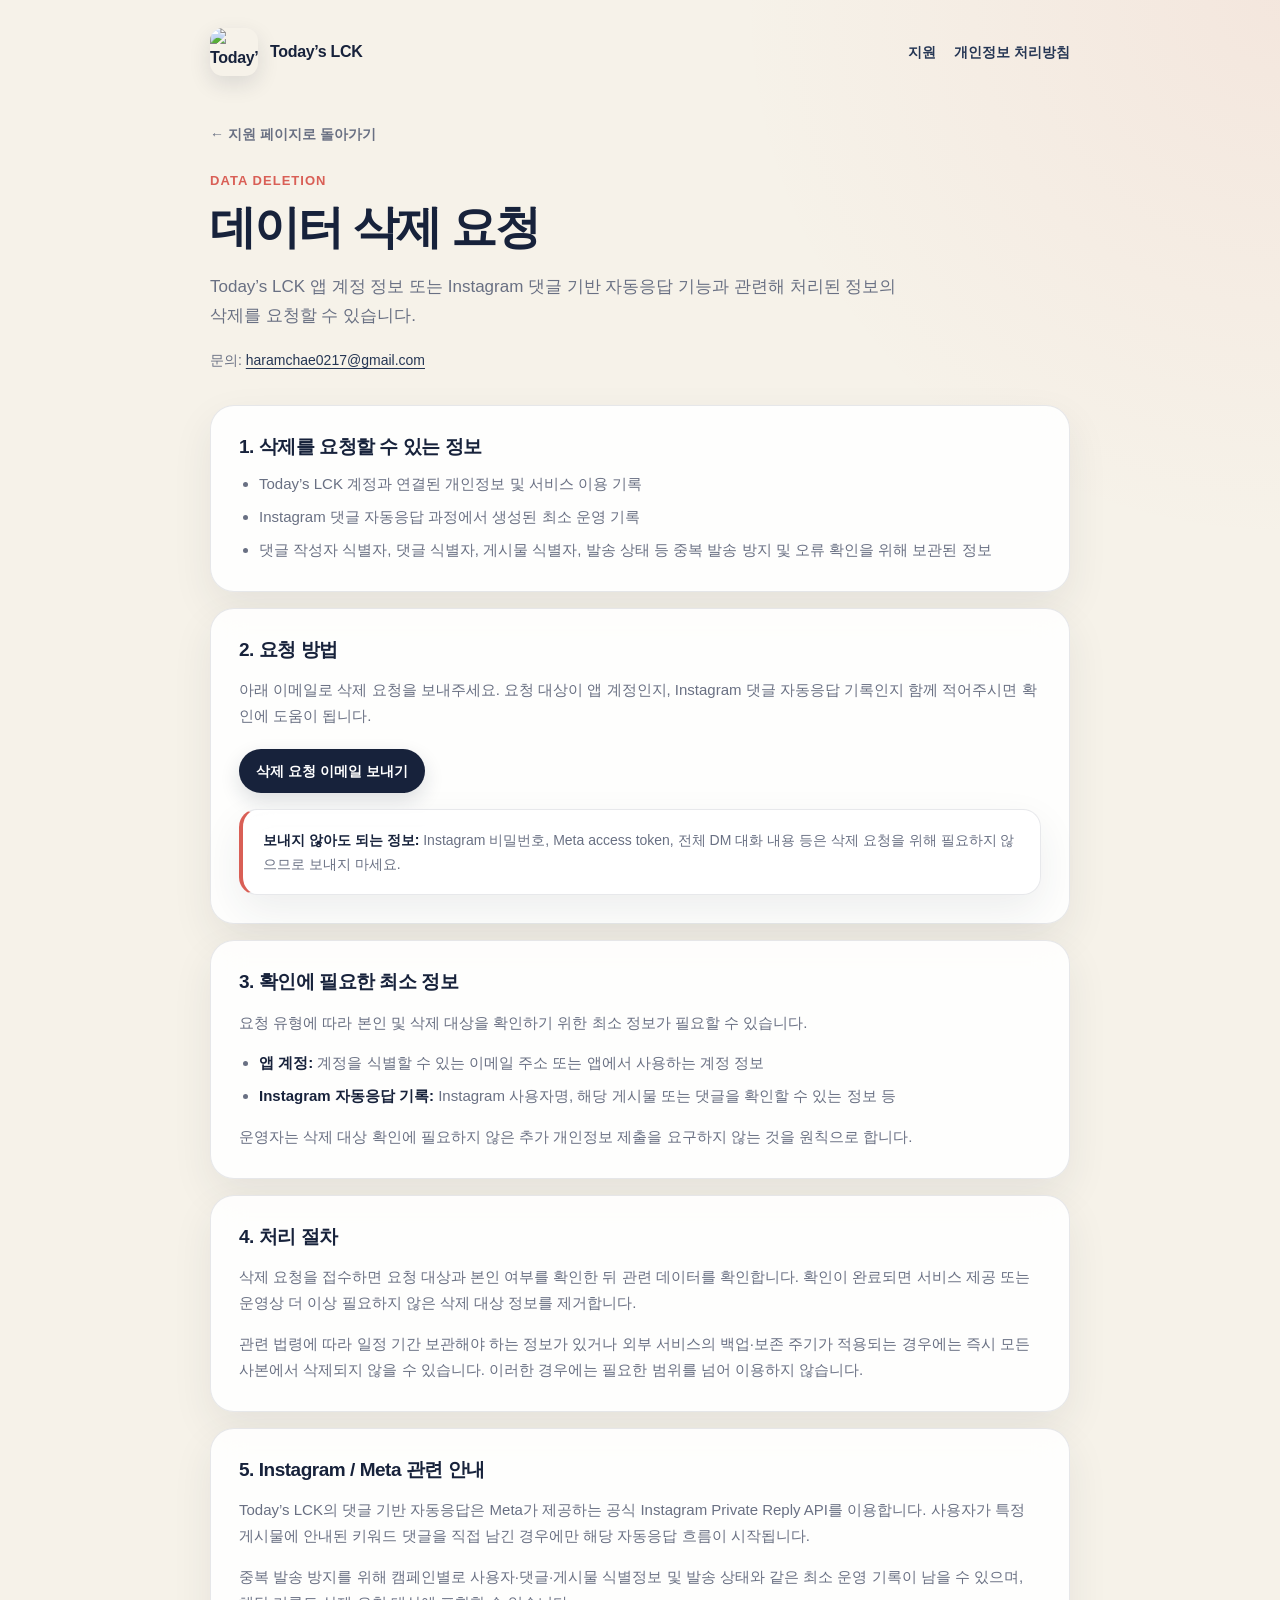
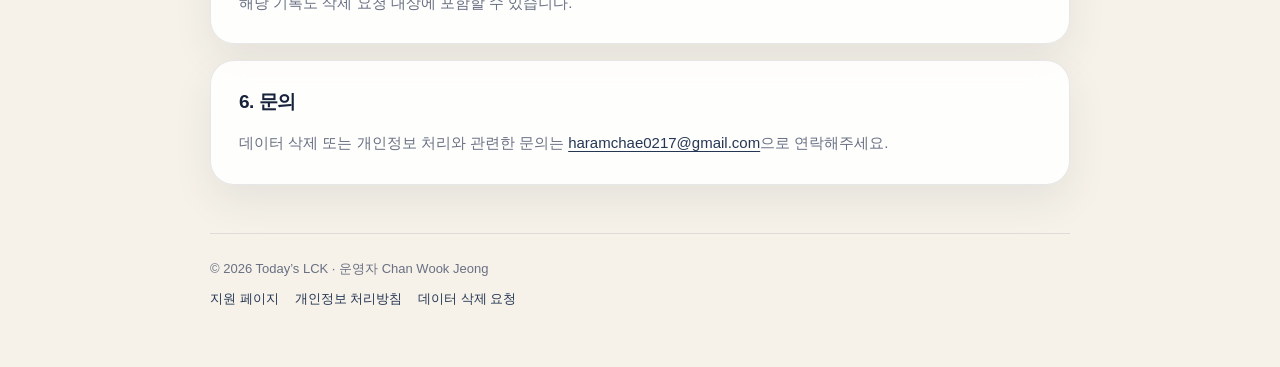
==== data-deletion.html @ 1b80a29a "Add data deletion request page" ====
<!DOCTYPE html>
<html lang="ko">
<head>
  <meta charset="UTF-8" />
  <meta name="viewport" content="width=device-width, initial-scale=1.0" />
  <meta name="description" content="Today’s LCK 데이터 삭제 요청 안내 페이지입니다. 앱 계정 및 Instagram 댓글 자동응답 관련 데이터 삭제 방법을 안내합니다." />
  <meta name="theme-color" content="#f6f2e9" media="(prefers-color-scheme: light)" />
  <meta name="theme-color" content="#111522" media="(prefers-color-scheme: dark)" />
  <title>데이터 삭제 요청 — Today’s LCK</title>
  <link rel="icon" href="https://raw.githubusercontent.com/haramchae0217/todays-lck/main/assets/icon/app_icon.png" />
  <link rel="stylesheet" href="styles.css" />
</head>
<body>
  <main class="site-shell">
    <header class="site-header">
      <a class="brand" href="index.html" aria-label="Today’s LCK 홈">
        <img
          class="brand-icon"
          src="https://raw.githubusercontent.com/haramchae0217/todays-lck/main/assets/icon/app_icon.png"
          alt="Today’s LCK 앱 아이콘"
          width="48"
          height="48"
        />
        <span>Today’s LCK</span>
      </a>
      <nav class="site-nav" aria-label="주요 메뉴">
        <a href="index.html">지원</a>
        <a href="privacy.html">개인정보 처리방침</a>
      </nav>
    </header>

    <a class="back-link" href="index.html">← 지원 페이지로 돌아가기</a>

    <section>
      <p class="eyebrow">Data Deletion</p>
      <h1 class="page-title">데이터 삭제 요청</h1>
      <p class="page-intro">
        Today’s LCK 앱 계정 정보 또는 Instagram 댓글 기반 자동응답 기능과 관련해 처리된 정보의 삭제를 요청할 수 있습니다.
      </p>
      <div class="meta-row">
        <span>문의: <a href="mailto:haramchae0217@gmail.com">haramchae0217@gmail.com</a></span>
      </div>
    </section>

    <div class="policy-stack">
      <section class="policy-section">
        <h2>1. 삭제를 요청할 수 있는 정보</h2>
        <ul class="clean-list">
          <li>Today’s LCK 계정과 연결된 개인정보 및 서비스 이용 기록</li>
          <li>Instagram 댓글 자동응답 과정에서 생성된 최소 운영 기록</li>
          <li>댓글 작성자 식별자, 댓글 식별자, 게시물 식별자, 발송 상태 등 중복 발송 방지 및 오류 확인을 위해 보관된 정보</li>
        </ul>
      </section>

      <section class="policy-section">
        <h2>2. 요청 방법</h2>
        <p>
          아래 이메일로 삭제 요청을 보내주세요. 요청 대상이 앱 계정인지, Instagram 댓글 자동응답 기록인지 함께 적어주시면 확인에 도움이 됩니다.
        </p>
        <div class="button-row">
          <a class="button" href="mailto:haramchae0217@gmail.com?subject=Today%E2%80%99s%20LCK%20%EB%8D%B0%EC%9D%B4%ED%84%B0%20%EC%82%AD%EC%A0%9C%20%EC%9A%94%EC%B2%AD">삭제 요청 이메일 보내기</a>
        </div>
        <div class="notice">
          <strong>보내지 않아도 되는 정보:</strong> Instagram 비밀번호, Meta access token, 전체 DM 대화 내용 등은 삭제 요청을 위해 필요하지 않으므로 보내지 마세요.
        </div>
      </section>

      <section class="policy-section">
        <h2>3. 확인에 필요한 최소 정보</h2>
        <p>요청 유형에 따라 본인 및 삭제 대상을 확인하기 위한 최소 정보가 필요할 수 있습니다.</p>
        <ul class="clean-list">
          <li><strong>앱 계정:</strong> 계정을 식별할 수 있는 이메일 주소 또는 앱에서 사용하는 계정 정보</li>
          <li><strong>Instagram 자동응답 기록:</strong> Instagram 사용자명, 해당 게시물 또는 댓글을 확인할 수 있는 정보 등</li>
        </ul>
        <p>
          운영자는 삭제 대상 확인에 필요하지 않은 추가 개인정보 제출을 요구하지 않는 것을 원칙으로 합니다.
        </p>
      </section>

      <section class="policy-section">
        <h2>4. 처리 절차</h2>
        <p>
          삭제 요청을 접수하면 요청 대상과 본인 여부를 확인한 뒤 관련 데이터를 확인합니다. 확인이 완료되면 서비스 제공 또는 운영상 더 이상 필요하지 않은 삭제 대상 정보를 제거합니다.
        </p>
        <p>
          관련 법령에 따라 일정 기간 보관해야 하는 정보가 있거나 외부 서비스의 백업·보존 주기가 적용되는 경우에는 즉시 모든 사본에서 삭제되지 않을 수 있습니다. 이러한 경우에는 필요한 범위를 넘어 이용하지 않습니다.
        </p>
      </section>

      <section class="policy-section">
        <h2>5. Instagram / Meta 관련 안내</h2>
        <p>
          Today’s LCK의 댓글 기반 자동응답은 Meta가 제공하는 공식 Instagram Private Reply API를 이용합니다. 사용자가 특정 게시물에 안내된 키워드 댓글을 직접 남긴 경우에만 해당 자동응답 흐름이 시작됩니다.
        </p>
        <p>
          중복 발송 방지를 위해 캠페인별로 사용자·댓글·게시물 식별정보 및 발송 상태와 같은 최소 운영 기록이 남을 수 있으며, 해당 기록도 삭제 요청 대상에 포함할 수 있습니다.
        </p>
      </section>

      <section class="policy-section">
        <h2>6. 문의</h2>
        <p>
          데이터 삭제 또는 개인정보 처리와 관련한 문의는
          <a href="mailto:haramchae0217@gmail.com">haramchae0217@gmail.com</a>으로 연락해주세요.
        </p>
      </section>
    </div>

    <footer class="site-footer">
      <div>© 2026 Today’s LCK · 운영자 Chan Wook Jeong</div>
      <div class="footer-links">
        <a href="index.html">지원 페이지</a>
        <a href="privacy.html">개인정보 처리방침</a>
        <a href="data-deletion.html">데이터 삭제 요청</a>
      </div>
    </footer>
  </main>
</body>
</html>
---- styles.css ----
:root {
  color-scheme: light dark;
  --bg: #f6f2e9;
  --surface: rgba(255, 255, 255, 0.88);
  --surface-strong: #fffdf8;
  --text: #17223b;
  --muted: #697083;
  --line: rgba(23, 34, 59, 0.10);
  --navy: #17223b;
  --navy-soft: #253654;
  --red: #d95f56;
  --cream: #f6f2e9;
  --shadow: 0 16px 40px rgba(40, 47, 65, 0.08);
  --radius-lg: 24px;
  --radius-md: 18px;
  --radius-sm: 14px;
  --content: 860px;
}

* {
  box-sizing: border-box;
}

html {
  scroll-behavior: smooth;
}

body {
  margin: 0;
  min-height: 100vh;
  font-family: -apple-system, BlinkMacSystemFont, "Segoe UI", "Noto Sans KR", sans-serif;
  background:
    radial-gradient(circle at top right, rgba(217, 95, 86, 0.08), transparent 34rem),
    var(--bg);
  color: var(--text);
  line-height: 1.72;
  -webkit-font-smoothing: antialiased;
}

a {
  color: var(--navy-soft);
  text-decoration-thickness: 1px;
  text-underline-offset: 3px;
}

a:hover {
  color: var(--red);
}

img {
  display: block;
  max-width: 100%;
}

.site-shell {
  width: min(calc(100% - 40px), var(--content));
  margin: 0 auto;
  padding: 28px 0 56px;
}

.site-header {
  display: flex;
  align-items: center;
  justify-content: space-between;
  gap: 20px;
  margin-bottom: 44px;
}

.brand {
  display: inline-flex;
  align-items: center;
  gap: 12px;
  color: var(--text);
  text-decoration: none;
  font-weight: 800;
  letter-spacing: -0.02em;
}

.brand:hover {
  color: var(--text);
}

.brand-icon {
  width: 48px;
  height: 48px;
  border-radius: 13px;
  box-shadow: 0 8px 22px rgba(23, 34, 59, 0.12);
}

.site-nav {
  display: flex;
  align-items: center;
  gap: 18px;
  font-size: 14px;
  font-weight: 650;
}

.site-nav a {
  text-decoration: none;
}

.hero {
  padding: 18px 0 36px;
}

.eyebrow {
  margin: 0 0 10px;
  color: var(--red);
  font-size: 13px;
  font-weight: 800;
  letter-spacing: 0.08em;
  text-transform: uppercase;
}

.hero h1,
.page-title {
  margin: 0;
  color: var(--navy);
  letter-spacing: -0.045em;
  line-height: 1.12;
}

.hero h1 {
  max-width: 720px;
  font-size: clamp(36px, 6vw, 58px);
}

.page-title {
  font-size: clamp(32px, 5vw, 46px);
}

.hero-copy,
.page-intro {
  max-width: 700px;
  margin: 18px 0 0;
  color: var(--muted);
  font-size: 17px;
}

.meta-row {
  display: flex;
  flex-wrap: wrap;
  gap: 8px 14px;
  margin-top: 18px;
  color: var(--muted);
  font-size: 14px;
}

.grid {
  display: grid;
  grid-template-columns: repeat(2, minmax(0, 1fr));
  gap: 16px;
}

.card,
.policy-section,
.notice {
  border: 1px solid var(--line);
  background: var(--surface);
  box-shadow: var(--shadow);
  backdrop-filter: blur(16px);
  -webkit-backdrop-filter: blur(16px);
}

.card {
  min-height: 100%;
  padding: 26px;
  border-radius: var(--radius-lg);
}

.card-wide {
  grid-column: 1 / -1;
}

.card h2,
.policy-section h2 {
  margin: 0 0 12px;
  color: var(--navy);
  line-height: 1.35;
  letter-spacing: -0.025em;
}

.card h2 {
  font-size: 20px;
}

.card p,
.card li,
.policy-section p,
.policy-section li,
.policy-section td,
.policy-section th {
  color: var(--muted);
  font-size: 15px;
}

.card p:last-child,
.policy-section p:last-child {
  margin-bottom: 0;
}

.feature-list,
.clean-list {
  margin: 0;
  padding-left: 20px;
}

.feature-list li + li,
.clean-list li + li {
  margin-top: 7px;
}

.button-row {
  display: flex;
  flex-wrap: wrap;
  gap: 10px;
  margin-top: 20px;
}

.button {
  display: inline-flex;
  align-items: center;
  justify-content: center;
  min-height: 44px;
  padding: 0 17px;
  border-radius: 999px;
  background: var(--navy);
  color: #fff;
  font-size: 14px;
  font-weight: 750;
  text-decoration: none;
  box-shadow: 0 8px 20px rgba(23, 34, 59, 0.14);
}

.button:hover {
  background: var(--navy-soft);
  color: #fff;
}

.button.secondary {
  border: 1px solid var(--line);
  background: var(--surface-strong);
  color: var(--navy);
  box-shadow: none;
}

.button.secondary:hover {
  color: var(--red);
}

.back-link {
  display: inline-flex;
  align-items: center;
  margin-bottom: 24px;
  color: var(--muted);
  font-size: 14px;
  font-weight: 650;
  text-decoration: none;
}

.back-link:hover {
  color: var(--red);
}

.policy-stack {
  display: grid;
  gap: 16px;
  margin-top: 32px;
}

.policy-section {
  padding: 28px;
  border-radius: var(--radius-lg);
}

.policy-section h2 {
  font-size: 19px;
}

.policy-section h3 {
  margin: 22px 0 8px;
  color: var(--navy-soft);
  font-size: 16px;
}

.table-wrap {
  overflow-x: auto;
  margin-top: 14px;
  border: 1px solid var(--line);
  border-radius: var(--radius-sm);
}

table {
  width: 100%;
  min-width: 620px;
  border-collapse: collapse;
  background: var(--surface-strong);
}

th,
td {
  padding: 14px 16px;
  text-align: left;
  vertical-align: top;
  border-bottom: 1px solid var(--line);
}

th {
  color: var(--navy) !important;
  font-weight: 750;
}

tr:last-child td {
  border-bottom: 0;
}

.notice {
  margin-top: 16px;
  padding: 18px 20px;
  border-left: 4px solid var(--red);
  border-radius: var(--radius-md);
  color: var(--muted);
  font-size: 14px;
}

.notice strong {
  color: var(--navy);
}

.site-footer {
  margin-top: 48px;
  padding-top: 24px;
  border-top: 1px solid var(--line);
  color: var(--muted);
  font-size: 13px;
}

.footer-links {
  display: flex;
  flex-wrap: wrap;
  gap: 8px 16px;
  margin-top: 8px;
}

.footer-links a {
  text-decoration: none;
}

.small {
  font-size: 13px !important;
}

strong {
  color: var(--navy);
}

@media (max-width: 700px) {
  .site-shell {
    width: min(calc(100% - 32px), var(--content));
    padding-top: 20px;
  }

  .site-header {
    align-items: flex-start;
    margin-bottom: 28px;
  }

  .site-nav {
    display: none;
  }

  .brand-icon {
    width: 44px;
    height: 44px;
  }

  .hero {
    padding-top: 8px;
  }

  .hero-copy,
  .page-intro {
    font-size: 16px;
  }

  .grid {
    grid-template-columns: 1fr;
  }

  .card-wide {
    grid-column: auto;
  }

  .card,
  .policy-section {
    padding: 22px;
    border-radius: 20px;
  }
}

@media (prefers-color-scheme: dark) {
  :root {
    --bg: #111522;
    --surface: rgba(27, 33, 49, 0.92);
    --surface-strong: #1b2131;
    --text: #f4efe5;
    --muted: #aab1c2;
    --line: rgba(244, 239, 229, 0.10);
    --navy: #f4efe5;
    --navy-soft: #d9dfeb;
    --red: #ef8278;
    --shadow: 0 16px 42px rgba(0, 0, 0, 0.22);
  }

  body {
    background:
      radial-gradient(circle at top right, rgba(239, 130, 120, 0.09), transparent 34rem),
      var(--bg);
  }

  .button {
    background: #f4efe5;
    color: #17223b;
  }

  .button:hover {
    background: #fffaf0;
    color: #17223b;
  }

  .button.secondary {
    color: var(--text);
  }
}
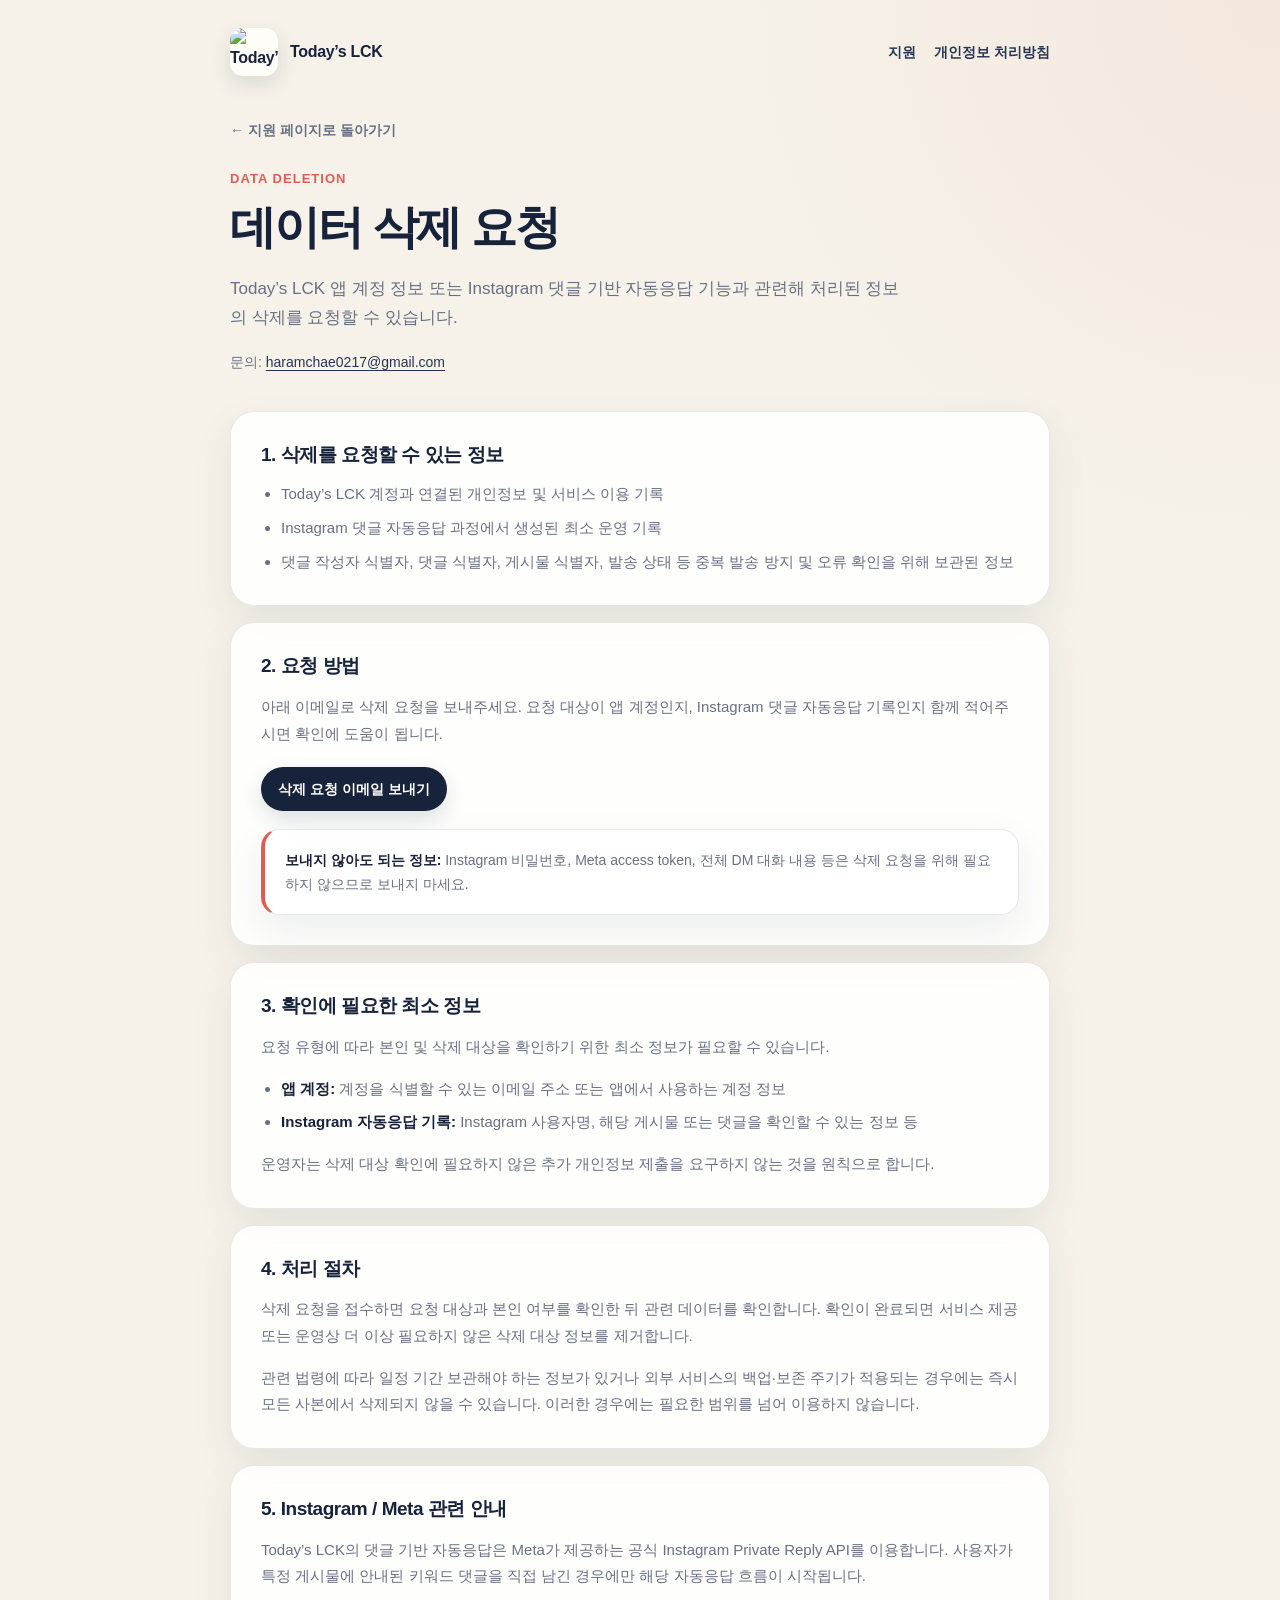
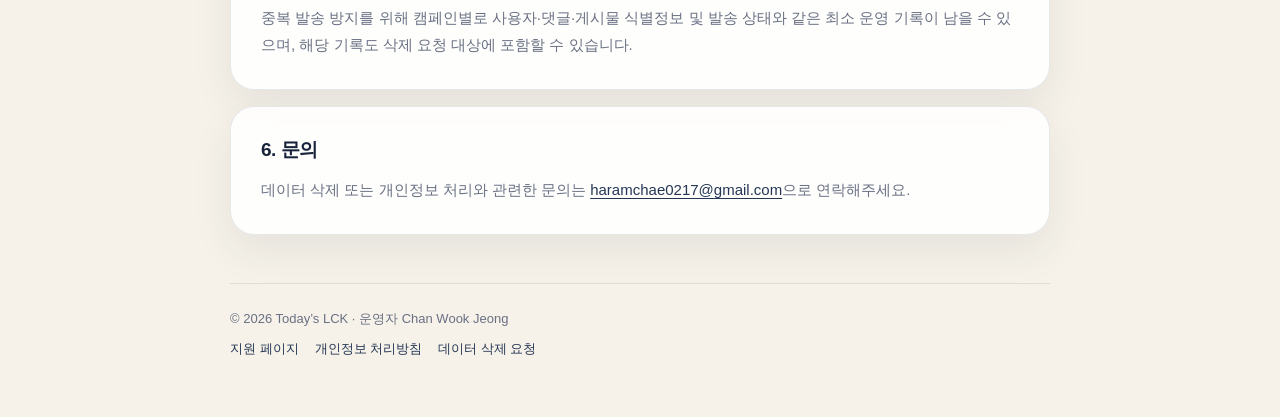
==== commit 8a5af922: "Use public production app icon on data deletion page" ====
--- a/data-deletion.html
+++ b/data-deletion.html
@@ -7,7 +7,7 @@
   <meta name="theme-color" content="#f6f2e9" media="(prefers-color-scheme: light)" />
   <meta name="theme-color" content="#111522" media="(prefers-color-scheme: dark)" />
   <title>데이터 삭제 요청 — Today’s LCK</title>
-  <link rel="icon" href="https://raw.githubusercontent.com/haramchae0217/todays-lck/main/assets/icon/app_icon.png" />
+  <link rel="icon" href="https://play-lh.googleusercontent.com/zWIazSV3u0OS1Sq_oVKv3LDv4txvOeGqMZ2zBjJ094juxMMw_aXhl2ckY_sxHrJlNeDthSTGwtWO4hBI8xrmTw%3Dw240-h480" />
   <link rel="stylesheet" href="styles.css" />
 </head>
 <body>
@@ -16,7 +16,7 @@
       <a class="brand" href="index.html" aria-label="Today’s LCK 홈">
         <img
           class="brand-icon"
-          src="https://raw.githubusercontent.com/haramchae0217/todays-lck/main/assets/icon/app_icon.png"
+          src="https://play-lh.googleusercontent.com/zWIazSV3u0OS1Sq_oVKv3LDv4txvOeGqMZ2zBjJ094juxMMw_aXhl2ckY_sxHrJlNeDthSTGwtWO4hBI8xrmTw%3Dw240-h480"
           alt="Today’s LCK 앱 아이콘"
           width="48"
           height="48"
@@ -72,9 +72,7 @@
           <li><strong>앱 계정:</strong> 계정을 식별할 수 있는 이메일 주소 또는 앱에서 사용하는 계정 정보</li>
           <li><strong>Instagram 자동응답 기록:</strong> Instagram 사용자명, 해당 게시물 또는 댓글을 확인할 수 있는 정보 등</li>
         </ul>
-        <p>
-          운영자는 삭제 대상 확인에 필요하지 않은 추가 개인정보 제출을 요구하지 않는 것을 원칙으로 합니다.
-        </p>
+        <p>운영자는 삭제 대상 확인에 필요하지 않은 추가 개인정보 제출을 요구하지 않는 것을 원칙으로 합니다.</p>
       </section>
 
       <section class="policy-section">
--- a/styles.css
+++ b/styles.css
@@ -14,7 +14,7 @@
   --radius-lg: 24px;
   --radius-md: 18px;
   --radius-sm: 14px;
-  --content: 860px;
+  --content: 820px;
 }
 
 * {
@@ -63,7 +63,7 @@
   align-items: center;
   justify-content: space-between;
   gap: 20px;
-  margin-bottom: 44px;
+  margin-bottom: 40px;
 }
 
 .brand {
@@ -83,7 +83,9 @@
 .brand-icon {
   width: 48px;
   height: 48px;
+  object-fit: cover;
   border-radius: 13px;
+  background: var(--surface-strong);
   box-shadow: 0 8px 22px rgba(23, 34, 59, 0.12);
 }
 
@@ -104,7 +106,7 @@
 }
 
 .eyebrow {
-  margin: 0 0 10px;
+  margin: 0 0 12px;
   color: var(--red);
   font-size: 13px;
   font-weight: 800;
@@ -131,8 +133,8 @@
 
 .hero-copy,
 .page-intro {
-  max-width: 700px;
-  margin: 18px 0 0;
+  max-width: 680px;
+  margin: 20px 0 0;
   color: var(--muted);
   font-size: 17px;
 }
@@ -144,6 +146,33 @@
   margin-top: 18px;
   color: var(--muted);
   font-size: 14px;
+}
+
+.integration-summary {
+  display: grid;
+  grid-template-columns: repeat(2, minmax(0, 1fr));
+  gap: 10px;
+  margin-top: 22px;
+}
+
+.integration-summary > div {
+  border: 1px solid var(--line);
+  border-radius: var(--radius-md);
+  background: var(--surface);
+  padding: 14px 16px;
+  box-shadow: 0 10px 28px rgba(40, 47, 65, 0.05);
+}
+
+.integration-summary strong {
+  display: block;
+  margin-bottom: 3px;
+  font-size: 14px;
+}
+
+.integration-summary span {
+  color: var(--muted);
+  font-size: 13px;
+  line-height: 1.55;
 }
 
 .grid {
@@ -174,7 +203,7 @@
 
 .card h2,
 .policy-section h2 {
-  margin: 0 0 12px;
+  margin: 0 0 14px;
   color: var(--navy);
   line-height: 1.35;
   letter-spacing: -0.025em;
@@ -192,6 +221,12 @@
 .policy-section th {
   color: var(--muted);
   font-size: 15px;
+}
+
+.policy-section p,
+.policy-section li,
+.policy-section td {
+  line-height: 1.78;
 }
 
 .card p:last-child,
@@ -251,7 +286,7 @@
 .back-link {
   display: inline-flex;
   align-items: center;
-  margin-bottom: 24px;
+  margin-bottom: 26px;
   color: var(--muted);
   font-size: 14px;
   font-weight: 650;
@@ -265,11 +300,11 @@
 .policy-stack {
   display: grid;
   gap: 16px;
-  margin-top: 32px;
+  margin-top: 36px;
 }
 
 .policy-section {
-  padding: 28px;
+  padding: 30px;
   border-radius: var(--radius-lg);
 }
 
@@ -285,21 +320,21 @@
 
 .table-wrap {
   overflow-x: auto;
-  margin-top: 14px;
+  margin-top: 16px;
   border: 1px solid var(--line);
   border-radius: var(--radius-sm);
 }
 
 table {
   width: 100%;
-  min-width: 620px;
+  min-width: 640px;
   border-collapse: collapse;
   background: var(--surface-strong);
 }
 
 th,
 td {
-  padding: 14px 16px;
+  padding: 16px 18px;
   text-align: left;
   vertical-align: top;
   border-bottom: 1px solid var(--line);
@@ -315,12 +350,13 @@
 }
 
 .notice {
-  margin-top: 16px;
+  margin-top: 18px;
   padding: 18px 20px;
   border-left: 4px solid var(--red);
   border-radius: var(--radius-md);
   color: var(--muted);
   font-size: 14px;
+  line-height: 1.72;
 }
 
 .notice strong {
@@ -383,6 +419,10 @@
     font-size: 16px;
   }
 
+  .integration-summary {
+    grid-template-columns: 1fr;
+  }
+
   .grid {
     grid-template-columns: 1fr;
   }
@@ -395,6 +435,11 @@
   .policy-section {
     padding: 22px;
     border-radius: 20px;
+  }
+
+  th,
+  td {
+    padding: 14px 15px;
   }
 }
 
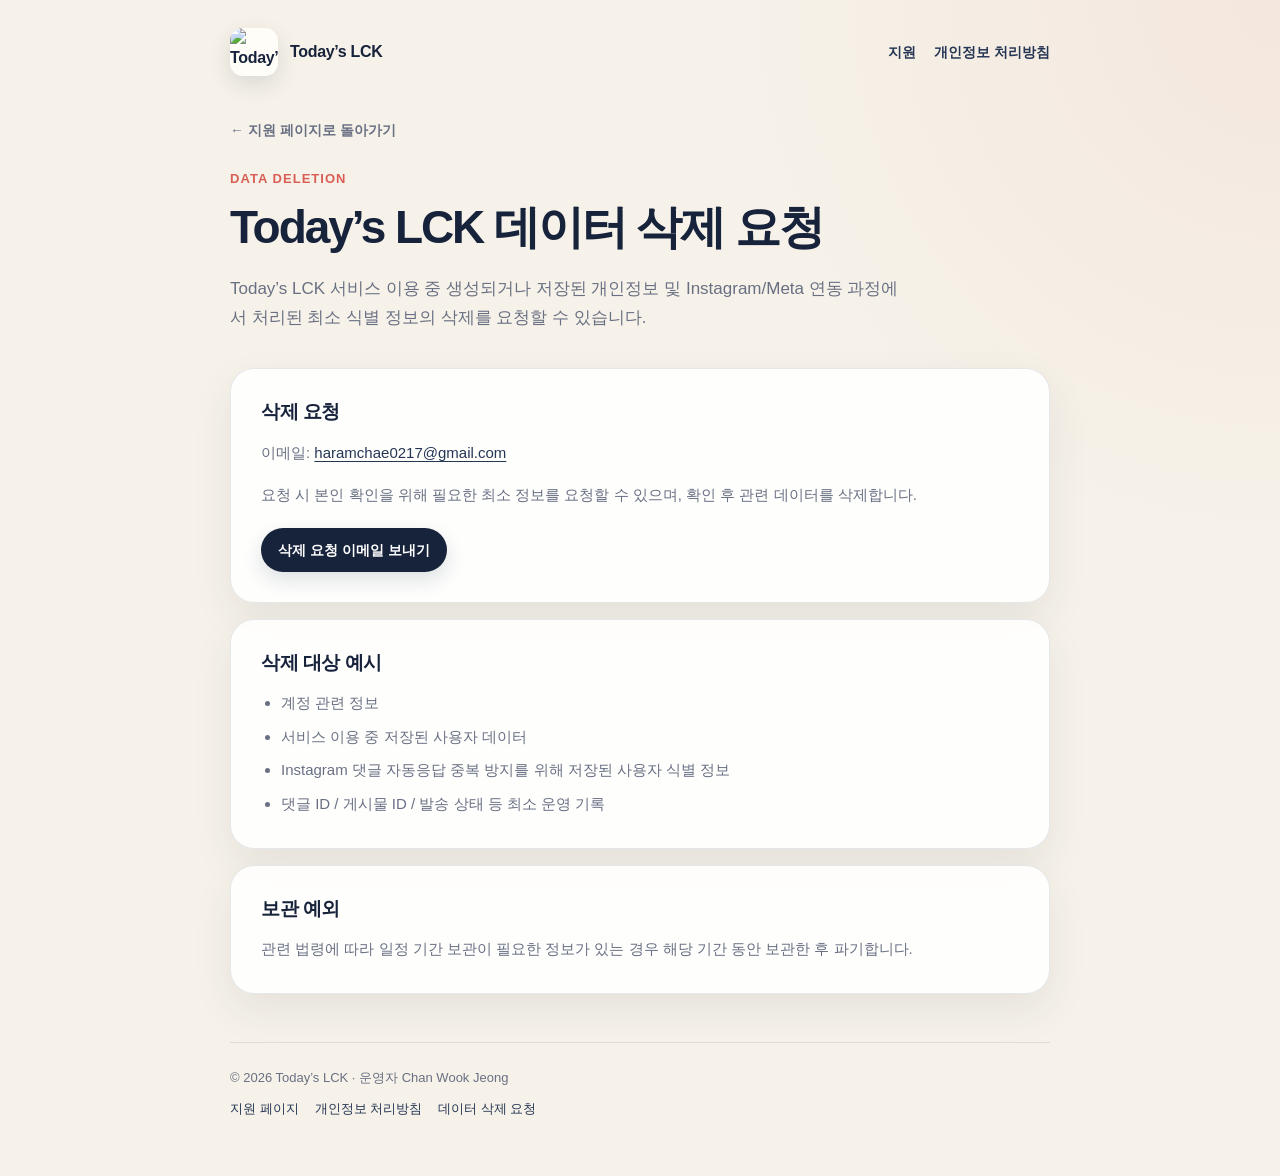
==== commit 87bdce81: "Simplify data deletion instructions" ====
--- a/data-deletion.html
+++ b/data-deletion.html
@@ -3,12 +3,12 @@
 <head>
   <meta charset="UTF-8" />
   <meta name="viewport" content="width=device-width, initial-scale=1.0" />
-  <meta name="description" content="Today’s LCK 데이터 삭제 요청 안내 페이지입니다. 앱 계정 및 Instagram 댓글 자동응답 관련 데이터 삭제 방법을 안내합니다." />
+  <meta name="description" content="Today’s LCK 데이터 삭제 요청 안내 페이지입니다. 앱 계정 및 Instagram/Meta 연동 과정에서 처리된 데이터의 삭제 방법을 안내합니다." />
   <meta name="theme-color" content="#f6f2e9" media="(prefers-color-scheme: light)" />
   <meta name="theme-color" content="#111522" media="(prefers-color-scheme: dark)" />
   <title>데이터 삭제 요청 — Today’s LCK</title>
   <link rel="icon" href="https://play-lh.googleusercontent.com/zWIazSV3u0OS1Sq_oVKv3LDv4txvOeGqMZ2zBjJ094juxMMw_aXhl2ckY_sxHrJlNeDthSTGwtWO4hBI8xrmTw%3Dw240-h480" />
-  <link rel="stylesheet" href="styles.css" />
+  <link rel="stylesheet" href="styles.css?v=20260930-2" />
 </head>
 <body>
   <main class="site-shell">
@@ -33,73 +33,43 @@
 
     <section>
       <p class="eyebrow">Data Deletion</p>
-      <h1 class="page-title">데이터 삭제 요청</h1>
+      <h1 class="page-title">Today’s LCK 데이터 삭제 요청</h1>
       <p class="page-intro">
-        Today’s LCK 앱 계정 정보 또는 Instagram 댓글 기반 자동응답 기능과 관련해 처리된 정보의 삭제를 요청할 수 있습니다.
+        Today’s LCK 서비스 이용 중 생성되거나 저장된 개인정보 및
+        Instagram/Meta 연동 과정에서 처리된 최소 식별 정보의 삭제를 요청할 수 있습니다.
       </p>
-      <div class="meta-row">
-        <span>문의: <a href="mailto:haramchae0217@gmail.com">haramchae0217@gmail.com</a></span>
-      </div>
     </section>
 
     <div class="policy-stack">
       <section class="policy-section">
-        <h2>1. 삭제를 요청할 수 있는 정보</h2>
+        <h2>삭제 요청</h2>
+        <p>
+          이메일: <a href="mailto:haramchae0217@gmail.com">haramchae0217@gmail.com</a>
+        </p>
+        <p>
+          요청 시 본인 확인을 위해 필요한 최소 정보를 요청할 수 있으며,
+          확인 후 관련 데이터를 삭제합니다.
+        </p>
+        <div class="button-row">
+          <a class="button" href="mailto:haramchae0217@gmail.com?subject=Today%E2%80%99s%20LCK%20%EB%8D%B0%EC%9D%B4%ED%84%B0%20%EC%82%AD%EC%A0%9C%20%EC%9A%94%EC%B2%AD">삭제 요청 이메일 보내기</a>
+        </div>
+      </section>
+
+      <section class="policy-section">
+        <h2>삭제 대상 예시</h2>
         <ul class="clean-list">
-          <li>Today’s LCK 계정과 연결된 개인정보 및 서비스 이용 기록</li>
-          <li>Instagram 댓글 자동응답 과정에서 생성된 최소 운영 기록</li>
-          <li>댓글 작성자 식별자, 댓글 식별자, 게시물 식별자, 발송 상태 등 중복 발송 방지 및 오류 확인을 위해 보관된 정보</li>
+          <li>계정 관련 정보</li>
+          <li>서비스 이용 중 저장된 사용자 데이터</li>
+          <li>Instagram 댓글 자동응답 중복 방지를 위해 저장된 사용자 식별 정보</li>
+          <li>댓글 ID / 게시물 ID / 발송 상태 등 최소 운영 기록</li>
         </ul>
       </section>
 
       <section class="policy-section">
-        <h2>2. 요청 방법</h2>
+        <h2>보관 예외</h2>
         <p>
-          아래 이메일로 삭제 요청을 보내주세요. 요청 대상이 앱 계정인지, Instagram 댓글 자동응답 기록인지 함께 적어주시면 확인에 도움이 됩니다.
-        </p>
-        <div class="button-row">
-          <a class="button" href="mailto:haramchae0217@gmail.com?subject=Today%E2%80%99s%20LCK%20%EB%8D%B0%EC%9D%B4%ED%84%B0%20%EC%82%AD%EC%A0%9C%20%EC%9A%94%EC%B2%AD">삭제 요청 이메일 보내기</a>
-        </div>
-        <div class="notice">
-          <strong>보내지 않아도 되는 정보:</strong> Instagram 비밀번호, Meta access token, 전체 DM 대화 내용 등은 삭제 요청을 위해 필요하지 않으므로 보내지 마세요.
-        </div>
-      </section>
-
-      <section class="policy-section">
-        <h2>3. 확인에 필요한 최소 정보</h2>
-        <p>요청 유형에 따라 본인 및 삭제 대상을 확인하기 위한 최소 정보가 필요할 수 있습니다.</p>
-        <ul class="clean-list">
-          <li><strong>앱 계정:</strong> 계정을 식별할 수 있는 이메일 주소 또는 앱에서 사용하는 계정 정보</li>
-          <li><strong>Instagram 자동응답 기록:</strong> Instagram 사용자명, 해당 게시물 또는 댓글을 확인할 수 있는 정보 등</li>
-        </ul>
-        <p>운영자는 삭제 대상 확인에 필요하지 않은 추가 개인정보 제출을 요구하지 않는 것을 원칙으로 합니다.</p>
-      </section>
-
-      <section class="policy-section">
-        <h2>4. 처리 절차</h2>
-        <p>
-          삭제 요청을 접수하면 요청 대상과 본인 여부를 확인한 뒤 관련 데이터를 확인합니다. 확인이 완료되면 서비스 제공 또는 운영상 더 이상 필요하지 않은 삭제 대상 정보를 제거합니다.
-        </p>
-        <p>
-          관련 법령에 따라 일정 기간 보관해야 하는 정보가 있거나 외부 서비스의 백업·보존 주기가 적용되는 경우에는 즉시 모든 사본에서 삭제되지 않을 수 있습니다. 이러한 경우에는 필요한 범위를 넘어 이용하지 않습니다.
-        </p>
-      </section>
-
-      <section class="policy-section">
-        <h2>5. Instagram / Meta 관련 안내</h2>
-        <p>
-          Today’s LCK의 댓글 기반 자동응답은 Meta가 제공하는 공식 Instagram Private Reply API를 이용합니다. 사용자가 특정 게시물에 안내된 키워드 댓글을 직접 남긴 경우에만 해당 자동응답 흐름이 시작됩니다.
-        </p>
-        <p>
-          중복 발송 방지를 위해 캠페인별로 사용자·댓글·게시물 식별정보 및 발송 상태와 같은 최소 운영 기록이 남을 수 있으며, 해당 기록도 삭제 요청 대상에 포함할 수 있습니다.
-        </p>
-      </section>
-
-      <section class="policy-section">
-        <h2>6. 문의</h2>
-        <p>
-          데이터 삭제 또는 개인정보 처리와 관련한 문의는
-          <a href="mailto:haramchae0217@gmail.com">haramchae0217@gmail.com</a>으로 연락해주세요.
+          관련 법령에 따라 일정 기간 보관이 필요한 정보가 있는 경우
+          해당 기간 동안 보관한 후 파기합니다.
         </p>
       </section>
     </div>
